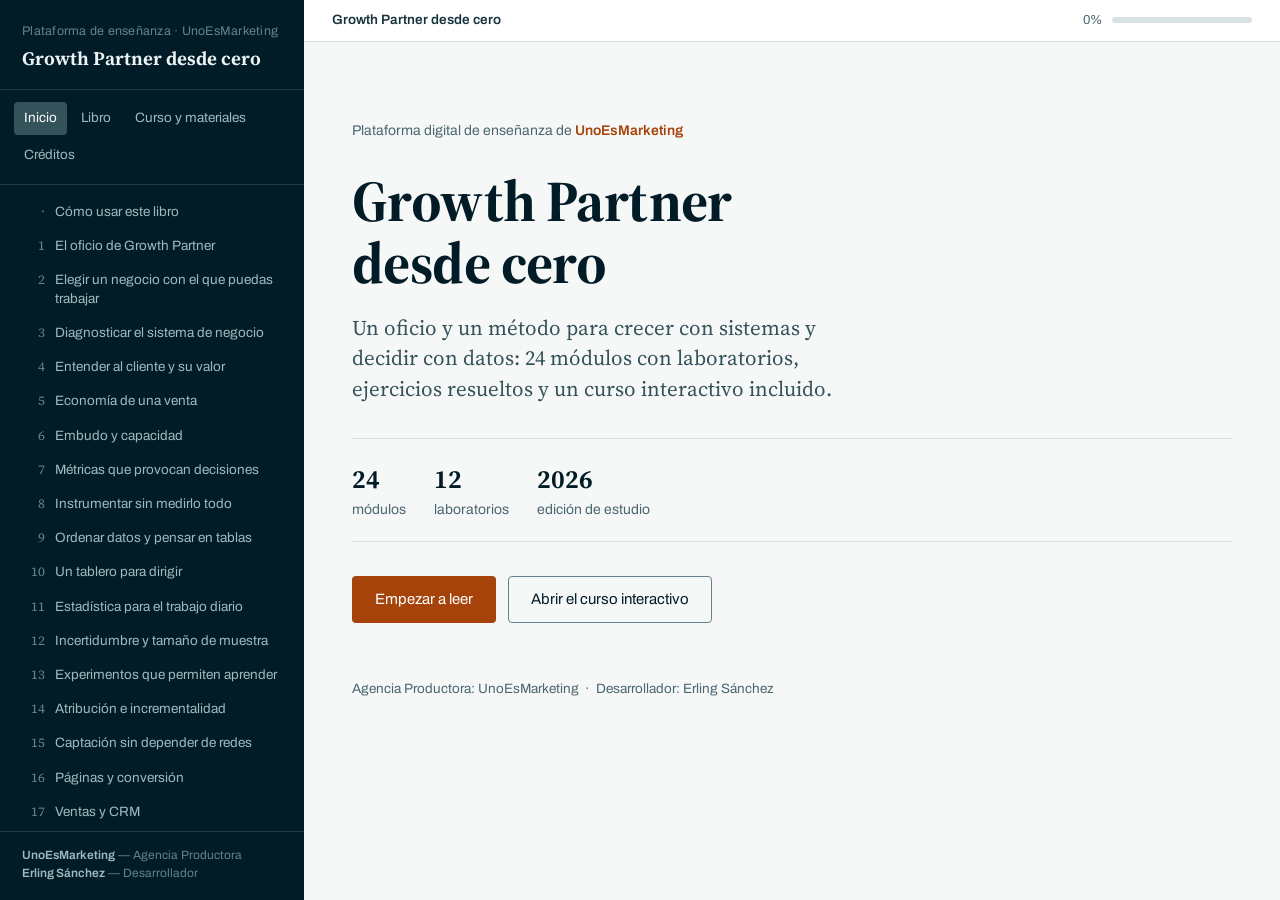
==== index.html @ 10752ef5 "Plataforma digital de enseñanza: libro dinámico + aplicación Producción: UnoEsMarketing · Desarrollo" ====
<!DOCTYPE html>
<html lang="es">
<head>
<meta charset="utf-8">
<meta name="viewport" content="width=device-width, initial-scale=1">
<title>Growth Partner desde cero · Plataforma de enseñanza</title>
<meta name="description" content="Un oficio y un método para crecer con sistemas y decidir con datos: 24 módulos con laboratorios, ejercicios resueltos y un curso interactivo incluido.">
<meta name="author" content="UnoEsMarketing (Agencia Productora) · Erling Sánchez (Desarrollador)">
<link rel="preconnect" href="https://fonts.googleapis.com">
<link rel="preconnect" href="https://fonts.gstatic.com" crossorigin>
<link href="https://fonts.googleapis.com/css2?family=Archivo:wght@400;500;600&family=Source+Serif+4:ital,opsz,wght@0,8..60,400;0,8..60,600;0,8..60,700;1,8..60,400&display=swap" rel="stylesheet">
<link rel="stylesheet" href="styles.css">
</head>
<body>
<div class="shell">
  <aside class="sidebar" id="sidebar" aria-label="Índice del libro">
    <div class="brand">
      <p class="plataforma">Plataforma de enseñanza · UnoEsMarketing</p>
      <h1>Growth Partner desde cero</h1>
    </div>
    <nav class="nav-vistas" aria-label="Secciones">
      <a href="#/inicio" data-vista="inicio">Inicio</a>
      <a href="#/libro/0" data-vista="libro">Libro</a>
      <a href="#/practicas" data-vista="practicas">Curso y materiales</a>
      <a href="#/creditos" data-vista="creditos">Créditos</a>
    </nav>
    <nav class="indice" id="indice" aria-label="Capítulos"></nav>
    <div class="pie">
      <strong>UnoEsMarketing</strong> — Agencia Productora<br>
      <strong>Erling Sánchez</strong> — Desarrollador
    </div>
  </aside>
  <div class="velo" id="velo"></div>
  <div class="main">
    <header class="topbar">
      <button class="btn-menu" id="btn-menu" aria-label="Abrir índice">Índice</button>
      <div class="miga" id="miga"></div>
      <div class="progreso" aria-label="Progreso de lectura">
        <span id="pct">0%</span>
        <span class="barra"><i id="barra-i" style="width:0%"></i></span>
      </div>
    </header>
    <main class="content" id="contenido"></main>
  </div>
</div>
<script src="data.js"></script>
<script src="app.js"></script>
</body>
</html>
---- styles.css ----
/* Plataforma de estudio — UnoEsMarketing
   Paleta corporativa: #011C26 #345259 #61848C #9FB9BF · acento #A6430A */

:root {
  --tinta: #011C26;
  --petroleo: #345259;
  --bruma: #61848C;
  --niebla: #9FB9BF;
  --cobre: #A6430A;
  --cobre-claro: #C25B1E;
  --papel: #F6F8F8;
  --papel-alto: #FFFFFF;
  --linea: #D8E2E4;
  --texto: #15333D;
  --texto-suave: #4A6670;
  --serif: "Source Serif 4", Georgia, "Times New Roman", serif;
  --sans: "Archivo", "Helvetica Neue", Arial, sans-serif;
}

* { box-sizing: border-box; }
html { height: 100%; }

body {
  margin: 0;
  min-height: 100%;
  font-family: var(--sans);
  background: var(--papel);
  color: var(--texto);
  font-size: 16px;
  line-height: 1.55;
}

/* ---------- Estructura ---------- */

.shell { display: flex; min-height: 100vh; }

.sidebar {
  width: 304px;
  flex-shrink: 0;
  background: var(--tinta);
  color: var(--niebla);
  display: flex;
  flex-direction: column;
  position: sticky;
  top: 0;
  height: 100vh;
}

.main { flex: 1; min-width: 0; display: flex; flex-direction: column; }

.topbar {
  position: sticky;
  top: 0;
  z-index: 20;
  background: var(--papel-alto);
  border-bottom: 1px solid var(--linea);
  display: flex;
  align-items: center;
  gap: 16px;
  padding: 10px 28px;
}

.content { flex: 1; padding: 0 28px 72px; }

/* ---------- Sidebar ---------- */

.brand {
  padding: 22px 22px 18px;
  border-bottom: 1px solid rgba(159, 185, 191, 0.18);
}
.brand .plataforma {
  font-size: 12.5px;
  letter-spacing: 0.02em;
  color: var(--bruma);
  margin: 0 0 6px;
}
.brand h1 {
  font-family: var(--serif);
  font-weight: 650;
  font-size: 19px;
  line-height: 1.25;
  margin: 0;
  color: #EDF3F4;
}

.nav-vistas {
  display: flex;
  gap: 4px;
  padding: 12px 14px;
  border-bottom: 1px solid rgba(159, 185, 191, 0.18);
  flex-wrap: wrap;
}
.nav-vistas a {
  color: var(--niebla);
  text-decoration: none;
  font-size: 13.5px;
  padding: 6px 10px;
  border-radius: 4px;
}
.nav-vistas a:hover { color: #fff; background: rgba(159, 185, 191, 0.12); }
.nav-vistas a.activa { color: #fff; background: var(--petroleo); }

.indice { flex: 1; overflow-y: auto; padding: 10px 0 24px; scrollbar-width: thin; }

.indice .parte {
  font-size: 12px;
  color: var(--bruma);
  padding: 16px 22px 6px;
  border-bottom: none;
}

.indice a.cap {
  display: flex;
  gap: 10px;
  align-items: baseline;
  padding: 8px 22px;
  color: var(--niebla);
  text-decoration: none;
  font-size: 13.5px;
  line-height: 1.35;
  border-left: 3px solid transparent;
}
.indice a.cap:hover { color: #fff; background: rgba(159, 185, 191, 0.08); }
.indice a.cap.activa {
  color: #fff;
  border-left-color: var(--cobre);
  background: rgba(166, 67, 10, 0.14);
}
.indice a.cap .num {
  font-family: var(--serif);
  font-size: 13px;
  color: var(--bruma);
  min-width: 20px;
  text-align: right;
}
.indice a.cap.leido .num { color: var(--cobre-claro); }
.indice a.cap.leido .titulo::after {
  content: " ✓";
  color: var(--cobre-claro);
}

.sidebar .pie {
  padding: 14px 22px 18px;
  border-top: 1px solid rgba(159, 185, 191, 0.18);
  font-size: 12px;
  line-height: 1.5;
  color: var(--bruma);
}
.sidebar .pie strong { color: var(--niebla); font-weight: 600; }

/* ---------- Topbar ---------- */

.topbar .miga { font-size: 13.5px; color: var(--texto-suave); flex: 1; min-width: 0; white-space: nowrap; overflow: hidden; text-overflow: ellipsis; }
.topbar .miga b { color: var(--texto); font-weight: 600; }

.progreso { display: flex; align-items: center; gap: 10px; font-size: 13px; color: var(--texto-suave); }
.progreso .barra {
  width: 140px; height: 6px; border-radius: 3px;
  background: var(--linea); overflow: hidden;
}
.progreso .barra i { display: block; height: 100%; background: var(--cobre); border-radius: 3px; }

.btn-menu {
  display: none;
  background: var(--tinta); color: #fff; border: 0;
  padding: 8px 12px; border-radius: 4px; font-size: 14px; cursor: pointer;
}

/* ---------- Portada ---------- */

.portada { max-width: 880px; margin: 0 auto; padding-top: 64px; }
.portada .sello {
  font-size: 14px; color: var(--texto-suave); margin-bottom: 28px;
}
.portada .sello b { color: var(--cobre); font-weight: 600; }
.portada h2 {
  font-family: var(--serif);
  font-weight: 700;
  font-size: clamp(38px, 5.5vw, 58px);
  line-height: 1.08;
  letter-spacing: -0.01em;
  margin: 0 0 18px;
  color: var(--tinta);
  max-width: 17ch;
}
.portada .bajada {
  font-family: var(--serif);
  font-size: 21px;
  line-height: 1.45;
  color: var(--petroleo);
  max-width: 52ch;
  margin: 0 0 34px;
}
.portada .datos {
  display: flex; flex-wrap: wrap; gap: 28px;
  padding: 20px 0; margin-bottom: 34px;
  border-top: 1px solid var(--linea);
  border-bottom: 1px solid var(--linea);
}
.portada .datos div { font-size: 14px; color: var(--texto-suave); }
.portada .datos b {
  display: block; font-family: var(--serif); font-size: 26px;
  color: var(--tinta); font-weight: 650;
}
.portada .acciones { display: flex; gap: 12px; flex-wrap: wrap; margin-bottom: 56px; }

.btn {
  display: inline-block;
  font-family: var(--sans);
  font-size: 15px;
  text-decoration: none;
  padding: 11px 22px;
  border-radius: 4px;
  border: 1px solid transparent;
  cursor: pointer;
}
.btn.primario { background: var(--cobre); color: #fff; }
.btn.primario:hover { background: var(--cobre-claro); }
.btn.secundario { background: transparent; color: var(--tinta); border-color: var(--bruma); }
.btn.secundario:hover { border-color: var(--tinta); }

.portada .creditos-linea {
  font-size: 13.5px; color: var(--texto-suave);
}

/* ---------- Lector ---------- */

.lector { max-width: 720px; margin: 0 auto; padding-top: 48px; }

.lector .cap-etiqueta {
  font-size: 14px; color: var(--cobre); margin-bottom: 10px;
}

.lector h2.cap-titulo {
  font-family: var(--serif);
  font-weight: 700;
  font-size: clamp(30px, 4vw, 40px);
  line-height: 1.15;
  margin: 0 0 30px;
  color: var(--tinta);
}

.prosa {
  font-family: var(--serif);
  font-size: 18px;
  line-height: 1.72;
  color: var(--texto);
}
.prosa p { margin: 0 0 1.15em; }
.prosa h2, .prosa h3, .prosa h4 {
  font-family: var(--serif);
  color: var(--tinta);
  line-height: 1.25;
  margin: 1.9em 0 0.6em;
}
.prosa h2 { font-size: 25px; font-weight: 650; }
.prosa h3 { font-size: 20px; font-weight: 650; }
.prosa h4 { font-size: 18px; font-weight: 650; }
.prosa ul, .prosa ol { padding-left: 1.3em; margin: 0 0 1.15em; }
.prosa li { margin-bottom: 0.35em; }
.prosa img { max-width: 100%; height: auto; border: 1px solid var(--linea); border-radius: 4px; margin: 10px 0; }
.prosa blockquote {
  margin: 1.4em 0; padding: 2px 0 2px 18px;
  border-left: 3px solid var(--niebla);
  color: var(--petroleo);
}
.prosa table {
  border-collapse: collapse; width: 100%;
  font-family: var(--sans); font-size: 14.5px; margin: 0 0 1.3em;
}
.prosa th, .prosa td { border: 1px solid var(--linea); padding: 7px 10px; text-align: left; vertical-align: top; }
.prosa th { background: #ECF1F2; font-weight: 600; }
.prosa code {
  font-family: ui-monospace, "Cascadia Code", Menlo, Consolas, monospace;
  font-size: 0.86em;
  background: #EAF0F1;
  padding: 1px 5px;
  border-radius: 3px;
}
.prosa pre {
  background: var(--tinta);
  color: #D9E6E9;
  padding: 16px 18px;
  border-radius: 6px;
  overflow-x: auto;
  font-size: 13.5px;
  line-height: 1.55;
}
.prosa pre code { background: none; color: inherit; padding: 0; font-size: inherit; }
.prosa a { color: var(--cobre); }

.pie-capitulo {
  max-width: 720px; margin: 56px auto 0; padding-top: 22px;
  border-top: 1px solid var(--linea);
  display: flex; align-items: center; gap: 12px; flex-wrap: wrap;
}
.pie-capitulo .espacio { flex: 1; }
.btn.marcar { background: transparent; color: var(--cobre); border-color: var(--cobre); font-size: 14px; }
.btn.marcar.hecho { background: var(--cobre); color: #fff; }

/* ---------- Prácticas / recursos ---------- */

.recursos { max-width: 880px; margin: 0 auto; padding-top: 48px; }
.recursos > h2, .vista-creditos > h2 {
  font-family: var(--serif); font-weight: 700; font-size: 34px;
  color: var(--tinta); margin: 0 0 8px;
}
.recursos .intro { font-size: 16px; color: var(--texto-suave); max-width: 64ch; margin: 0 0 34px; }

.grupo-rec { margin-bottom: 38px; }
.grupo-rec h3 {
  font-family: var(--serif); font-size: 21px; font-weight: 650;
  color: var(--tinta); margin: 0 0 4px;
}
.grupo-rec .desc { font-size: 14px; color: var(--texto-suave); margin: 0 0 14px; }

.lista-rec { display: grid; grid-template-columns: repeat(auto-fill, minmax(250px, 1fr)); gap: 10px; }
.item-rec {
  text-align: left;
  background: var(--papel-alto);
  border: 1px solid var(--linea);
  border-radius: 6px;
  padding: 13px 15px;
  cursor: pointer;
  font-family: var(--sans);
  font-size: 14px;
  color: var(--texto);
}
.item-rec:hover { border-color: var(--bruma); }
.item-rec .nombre { font-weight: 600; display: block; margin-bottom: 3px; }
.item-rec .tipo { font-size: 12.5px; color: var(--texto-suave); }

.visor {
  margin-top: 26px;
  background: var(--papel-alto);
  border: 1px solid var(--linea);
  border-radius: 8px;
  overflow: hidden;
}
.visor .visor-cab {
  display: flex; align-items: center; gap: 12px;
  padding: 12px 18px;
  background: var(--tinta); color: #EDF3F4;
  font-size: 14px;
}
.visor .visor-cab .espacio { flex: 1; }
.visor .visor-cab button {
  background: transparent; border: 1px solid var(--bruma);
  color: var(--niebla); border-radius: 4px; padding: 5px 12px;
  font-size: 13px; cursor: pointer;
}
.visor .visor-cab button:hover { color: #fff; border-color: #fff; }
.visor .visor-cuerpo { padding: 22px 26px; max-height: 65vh; overflow: auto; }
.visor .visor-cuerpo.prosa { font-size: 16.5px; }
.visor pre.codigo {
  margin: 0; font-size: 13px; line-height: 1.6;
  font-family: ui-monospace, "Cascadia Code", Menlo, Consolas, monospace;
  white-space: pre-wrap; word-break: break-word;
}

/* tarjetas de prompts */
.prompt-card {
  background: var(--papel-alto); border: 1px solid var(--linea);
  border-radius: 8px; padding: 20px 22px; margin-bottom: 14px;
}
.prompt-card h4 {
  font-family: var(--serif); font-size: 19px; font-weight: 650;
  margin: 0 0 10px; color: var(--tinta);
}
.prompt-card pre {
  background: #EFF4F5; border-radius: 6px; padding: 14px 16px;
  font-size: 13px; line-height: 1.6; white-space: pre-wrap;
  word-break: break-word; margin: 0 0 10px;
  font-family: ui-monospace, Menlo, Consolas, monospace;
  max-height: 300px; overflow: auto;
}
.prompt-card button {
  background: transparent; border: 1px solid var(--cobre);
  color: var(--cobre); border-radius: 4px; padding: 6px 14px;
  font-size: 13.5px; cursor: pointer;
}
.prompt-card button:hover, .prompt-card button.copiado { background: var(--cobre); color: #fff; }

/* ---------- Créditos ---------- */

.vista-creditos { max-width: 720px; margin: 0 auto; padding-top: 48px; }
.ficha-credito {
  background: var(--papel-alto);
  border: 1px solid var(--linea);
  border-left: 4px solid var(--cobre);
  border-radius: 6px;
  padding: 22px 26px;
  margin: 18px 0;
}
.ficha-credito .rol { font-size: 13.5px; color: var(--texto-suave); margin-bottom: 4px; }
.ficha-credito .quien {
  font-family: var(--serif); font-size: 23px; font-weight: 650; color: var(--tinta);
}
.ficha-credito .nota { font-size: 14.5px; color: var(--texto-suave); margin-top: 6px; }
.vista-creditos .legal { font-size: 13.5px; color: var(--texto-suave); margin-top: 30px; line-height: 1.6; }

/* ---------- Responsive ---------- */

.velo { display: none; }

@media (max-width: 980px) {
  .sidebar {
    position: fixed;
    left: 0; top: 0; bottom: 0;
    z-index: 40;
    transform: translateX(-100%);
    transition: transform 0.22s ease;
    width: min(320px, 86vw);
  }
  .sidebar.abierta { transform: translateX(0); }
  .btn-menu { display: inline-block; }
  .velo.visible {
    display: block; position: fixed; inset: 0;
    background: rgba(1, 28, 38, 0.5); z-index: 30;
  }
  .topbar { padding: 10px 16px; }
  .content { padding: 0 16px 64px; }
  .portada { padding-top: 36px; }
  .progreso .barra { width: 80px; }
}

@media (prefers-reduced-motion: reduce) {
  .sidebar { transition: none; }
}

a:focus-visible, button:focus-visible {
  outline: 2px solid var(--cobre);
  outline-offset: 2px;
}
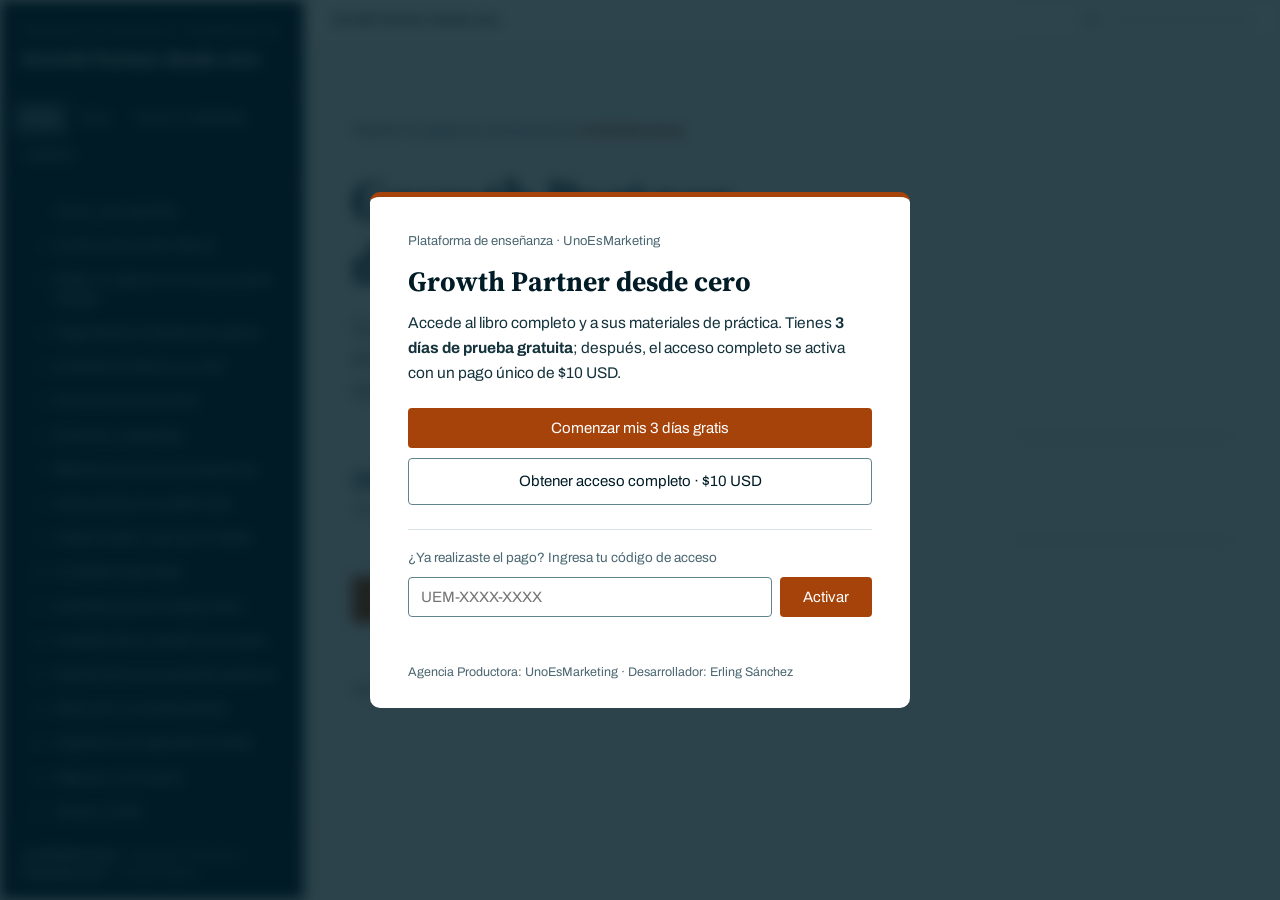
==== commit 3539a1e2: "Portal de acceso: 3 días de prueba y desbloqueo por código tras pago Co-Authored-By: Claude Fable 5 " ====
--- a/index.html
+++ b/index.html
@@ -45,5 +45,6 @@
 </div>
 <script src="data.js"></script>
 <script src="app.js"></script>
+<script src="gate.js"></script>
 </body>
 </html>
--- a/styles.css
+++ b/styles.css
@@ -432,3 +432,55 @@
   outline: 2px solid var(--cobre);
   outline-offset: 2px;
 }
+
+/* ---------- Portal de acceso ---------- */
+
+body.portal-bloqueado { overflow: hidden; }
+body.portal-bloqueado .shell { filter: blur(7px); pointer-events: none; user-select: none; }
+
+.portal {
+  position: fixed; inset: 0; z-index: 100;
+  background: rgba(1, 28, 38, 0.82);
+  display: flex; align-items: center; justify-content: center;
+  padding: 20px; overflow-y: auto;
+}
+.portal-caja {
+  background: var(--papel-alto);
+  border-radius: 10px;
+  border-top: 5px solid var(--cobre);
+  max-width: 540px; width: 100%;
+  padding: 34px 38px 26px;
+  margin: auto;
+}
+.portal-sello { font-size: 13px; color: var(--texto-suave); margin: 0 0 14px; }
+.portal-caja h2 {
+  font-family: var(--serif); font-weight: 700;
+  font-size: 28px; line-height: 1.15; color: var(--tinta); margin: 0 0 14px;
+}
+.portal-texto { font-size: 15.5px; line-height: 1.6; color: var(--texto); margin: 0 0 22px; }
+.portal-acciones { display: flex; flex-direction: column; gap: 10px; margin-bottom: 24px; }
+.portal-acciones .btn { text-align: center; }
+.portal-codigo { border-top: 1px solid var(--linea); padding-top: 18px; }
+.portal-codigo label { font-size: 13.5px; color: var(--texto-suave); display: block; margin-bottom: 8px; }
+.portal-codigo .fila { display: flex; gap: 8px; }
+.portal-codigo input {
+  flex: 1; min-width: 0;
+  border: 1px solid var(--bruma); border-radius: 4px;
+  padding: 10px 12px; font-size: 15px; font-family: var(--sans);
+  text-transform: uppercase;
+}
+.portal-codigo input:focus { outline: 2px solid var(--cobre); outline-offset: 1px; border-color: var(--cobre); }
+.portal-error { color: #8C2F0C; font-size: 13.5px; min-height: 18px; margin: 8px 0 0; }
+.portal-pie { font-size: 12.5px; color: var(--texto-suave); margin: 20px 0 0; }
+
+.portal-banner {
+  background: var(--tinta); color: var(--niebla);
+  font-size: 14px; padding: 10px 28px;
+  display: flex; align-items: center; gap: 14px; flex-wrap: wrap;
+}
+.portal-banner a { color: var(--cobre-claro); font-weight: 600; text-decoration: none; }
+.portal-banner a:hover { text-decoration: underline; }
+
+@media (max-width: 600px) {
+  .portal-caja { padding: 26px 22px 20px; }
+}
